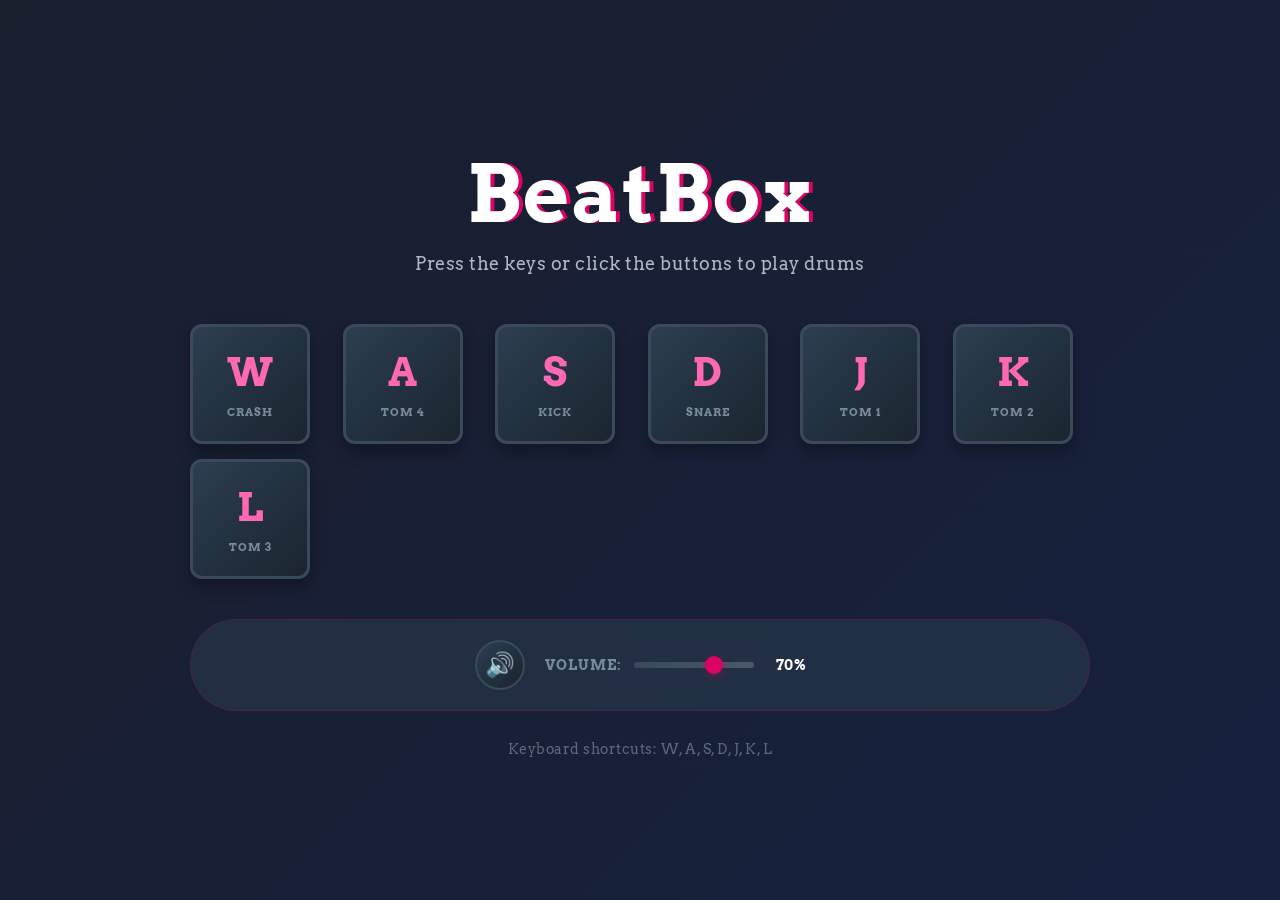
==== index.html @ fea1ae92 "Initial commit" ====
<!DOCTYPE html>
<html lang="en">
<head>
    <meta charset="UTF-8">
    <meta name="viewport" content="width=device-width, initial-scale=1.0">
    <title>BeatBox - Drum Kit</title>
    <link rel="preconnect" href="https://fonts.googleapis.com">
    <link rel="preconnect" href="https://fonts.gstatic.com" crossorigin>
    <link href="https://fonts.googleapis.com/css2?family=Arvo:wght@400;700&display=swap" rel="stylesheet">
    <link rel="stylesheet" href="drum.css">
</head>
<body>
    <div class="container">
        <header class="header">
            <h1 id="title">BeatBox</h1>
            <p class="subtitle">Press the keys or click the buttons to play drums</p>
        </header>

        <div id="drums" class="drums-grid">
            <button id="w" class="btn" data-key="w" data-sound="sounds/haha.mp3">
                <span class="key">W</span>
                <span class="label">Crash</span>
            </button>
            <button id="a" class="btn" data-key="a" data-sound="sounds/tom-4.mp3">
                <span class="key">A</span>
                <span class="label">Tom 4</span>
            </button>
            <button id="s" class="btn" data-key="s" data-sound="sounds/kick-bass.mp3">
                <span class="key">S</span>
                <span class="label">Kick</span>
            </button>
            <button id="d" class="btn" data-key="d" data-sound="sounds/snare.mp3">
                <span class="key">D</span>
                <span class="label">Snare</span>
            </button>
            <button id="j" class="btn" data-key="j" data-sound="sounds/tom-1.mp3">
                <span class="key">J</span>
                <span class="label">Tom 1</span>
            </button>
            <button id="k" class="btn" data-key="k" data-sound="sounds/tom-2.mp3">
                <span class="key">K</span>
                <span class="label">Tom 2</span>
            </button>
            <button id="l" class="btn" data-key="l" data-sound="sounds/tom-3.mp3">
                <span class="key">L</span>
                <span class="label">Tom 3</span>
            </button>
        </div>

        <div class="controls">
            <button id="mute-btn" class="control-btn" aria-label="Mute">
                <span class="volume-icon">🔊</span>
            </button>
            <div class="volume-control">
                <label for="volume-slider">Volume:</label>
                <input id="volume-slider" type="range" min="0" max="100" value="70">
                <span id="volume-display">70%</span>
            </div>
        </div>

        <footer class="footer">
            <p>Keyboard shortcuts: W, A, S, D, J, K, L</p>
        </footer>
    </div>

    <script src="drum.js"></script>
</body>
</html>
---- drum.css ----
* {
  margin: 0;
  padding: 0;
  box-sizing: border-box;
}

body {
  font-family: 'Arvo', cursive;
  background: linear-gradient(135deg, #1a1f2e 0%, #16213e 100%);
  min-height: 100vh;
  display: flex;
  align-items: center;
  justify-content: center;
  padding: 20px;
}

.container {
  max-width: 900px;
  width: 100%;
}

.header {
  text-align: center;
  margin-bottom: 50px;
}

#title {
  font-size: 5rem;
  color: #ffffff;
  font-family: 'Arvo', serif;
  text-shadow: 4px 0 #DA0463;
  font-weight: 700;
  letter-spacing: 2px;
  margin-bottom: 10px;
}

.subtitle {
  color: #b0b8c1;
  font-size: 1.1rem;
  letter-spacing: 0.5px;
}

.drums-grid {
  display: grid;
  grid-template-columns: repeat(auto-fit, minmax(120px, 1fr));
  gap: 15px;
  margin-bottom: 40px;
  justify-content: center;
}

.btn {
  height: 120px;
  width: 120px;
  border: 3px solid #3a4a5c;
  border-radius: 12px;
  background: linear-gradient(135deg, #2c3e50 0%, #1a252f 100%);
  cursor: pointer;
  font-family: 'Arvo', cursive;
  font-weight: bold;
  font-size: 16px;
  color: #ffffff;
  display: flex;
  flex-direction: column;
  align-items: center;
  justify-content: center;
  gap: 8px;
  transition: all 0.15s ease;
  box-shadow: 0 8px 16px rgba(0, 0, 0, 0.3);
}

.btn .key {
  font-size: 40px;
  color: #ff69b4;
  font-weight: 900;
}

.btn .label {
  font-size: 11px;
  color: #7a8a9a;
  text-transform: uppercase;
  letter-spacing: 1px;
}

.btn:hover {
  border-color: #DA0463;
  box-shadow: 0 12px 24px rgba(218, 4, 99, 0.4);
  transform: translateY(-2px);
}

.btn:active {
  transform: scale(0.95);
  box-shadow: inset 0 3px 8px rgba(0, 0, 0, 0.5);
}

.pressed {
  transform: scale(0.93);
  border-color: #DA0463;
  background: linear-gradient(135deg, #1a252f 0%, #0f1822 100%);
  box-shadow: inset 0 3px 8px rgba(0, 0, 0, 0.6), 0 0 20px rgba(218, 4, 99, 0.3);
}

.controls {
  display: flex;
  align-items: center;
  justify-content: center;
  gap: 20px;
  background: rgba(44, 62, 80, 0.5);
  backdrop-filter: blur(10px);
  padding: 20px 30px;
  border-radius: 50px;
  border: 1px solid rgba(218, 4, 99, 0.2);
  margin-bottom: 30px;
}

.control-btn {
  width: 50px;
  height: 50px;
  border: 2px solid #3a4a5c;
  border-radius: 50%;
  background: linear-gradient(135deg, #2c3e50 0%, #1a252f 100%);
  cursor: pointer;
  font-size: 24px;
  display: flex;
  align-items: center;
  justify-content: center;
  transition: all 0.2s ease;
  color: #ff69b4;
}

.control-btn:hover {
  border-color: #DA0463;
  box-shadow: 0 0 15px rgba(218, 4, 99, 0.5);
}

.control-btn:active {
  transform: scale(0.95);
}

.control-btn.muted .volume-icon::before {
  content: '🔇';
}

.volume-control {
  display: flex;
  align-items: center;
  gap: 12px;
  min-width: 250px;
}

.volume-control label {
  color: #7a8a9a;
  font-size: 14px;
  text-transform: uppercase;
  letter-spacing: 1px;
  font-weight: 600;
}

#volume-slider {
  width: 120px;
  height: 6px;
  border-radius: 3px;
  background: linear-gradient(to right, #3a4a5c, #4a5a6c);
  outline: none;
  -webkit-appearance: none;
  appearance: none;
  cursor: pointer;
}

#volume-slider::-webkit-slider-thumb {
  -webkit-appearance: none;
  appearance: none;
  width: 18px;
  height: 18px;
  border-radius: 50%;
  background: #DA0463;
  cursor: pointer;
  box-shadow: 0 2px 8px rgba(218, 4, 99, 0.4);
  transition: all 0.2s ease;
}

#volume-slider::-webkit-slider-thumb:hover {
  transform: scale(1.2);
  box-shadow: 0 4px 12px rgba(218, 4, 99, 0.6);
}

#volume-slider::-moz-range-thumb {
  width: 18px;
  height: 18px;
  border-radius: 50%;
  background: #DA0463;
  cursor: pointer;
  border: none;
  box-shadow: 0 2px 8px rgba(218, 4, 99, 0.4);
  transition: all 0.2s ease;
}

#volume-slider::-moz-range-thumb:hover {
  transform: scale(1.2);
  box-shadow: 0 4px 12px rgba(218, 4, 99, 0.6);
}

#volume-display {
  color: #ffffff;
  font-size: 14px;
  min-width: 40px;
  text-align: right;
  font-weight: 600;
}

.footer {
  text-align: center;
  color: #5a6a7a;
  font-size: 14px;
  letter-spacing: 0.5px;
}

@media (max-width: 600px) {
  #title {
    font-size: 3.5rem;
  }

  .drums-grid {
    grid-template-columns: repeat(auto-fit, minmax(100px, 1fr));
    gap: 12px;
  }

  .btn {
    height: 100px;
    width: 100px;
  }

  .btn .key {
    font-size: 32px;
  }

  .controls {
    flex-direction: column;
    gap: 15px;
    padding: 15px 20px;
  }

  .volume-control {
    width: 100%;
    min-width: unset;
  }

  #volume-slider {
    width: 100%;
  }
}
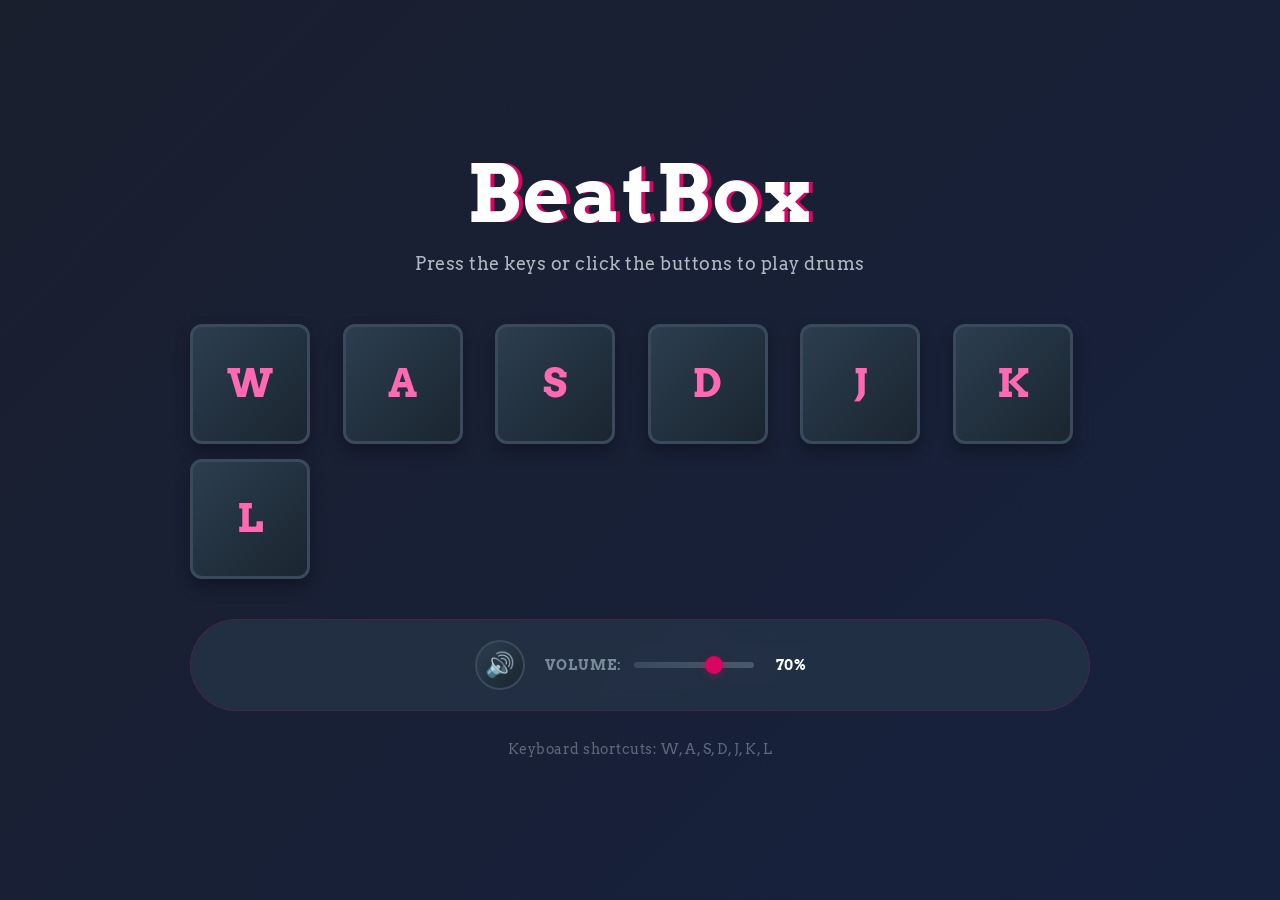
==== commit d3a9a658: "updated" ====
--- a/index.html
+++ b/index.html
@@ -7,7 +7,7 @@
     <link rel="preconnect" href="https://fonts.googleapis.com">
     <link rel="preconnect" href="https://fonts.gstatic.com" crossorigin>
     <link href="https://fonts.googleapis.com/css2?family=Arvo:wght@400;700&display=swap" rel="stylesheet">
-    <link rel="stylesheet" href="drum.css">
+    <link rel="stylesheet" href="style.css">
 </head>
 <body>
     <div class="container">
@@ -19,31 +19,24 @@
         <div id="drums" class="drums-grid">
             <button id="w" class="btn" data-key="w" data-sound="sounds/haha.mp3">
                 <span class="key">W</span>
-                <span class="label">Crash</span>
             </button>
             <button id="a" class="btn" data-key="a" data-sound="sounds/tom-4.mp3">
                 <span class="key">A</span>
-                <span class="label">Tom 4</span>
             </button>
             <button id="s" class="btn" data-key="s" data-sound="sounds/kick-bass.mp3">
                 <span class="key">S</span>
-                <span class="label">Kick</span>
             </button>
             <button id="d" class="btn" data-key="d" data-sound="sounds/snare.mp3">
                 <span class="key">D</span>
-                <span class="label">Snare</span>
             </button>
             <button id="j" class="btn" data-key="j" data-sound="sounds/tom-1.mp3">
                 <span class="key">J</span>
-                <span class="label">Tom 1</span>
             </button>
             <button id="k" class="btn" data-key="k" data-sound="sounds/tom-2.mp3">
                 <span class="key">K</span>
-                <span class="label">Tom 2</span>
             </button>
             <button id="l" class="btn" data-key="l" data-sound="sounds/tom-3.mp3">
                 <span class="key">L</span>
-                <span class="label">Tom 3</span>
             </button>
         </div>
 
@@ -63,6 +56,6 @@
         </footer>
     </div>
 
-    <script src="drum.js"></script>
+    <script src="index.js"></script>
 </body>
 </html>
--- a/style.css
+++ b/style.css
@@ -0,0 +1,245 @@
+* {
+  margin: 0;
+  padding: 0;
+  box-sizing: border-box;
+}
+
+body {
+  font-family: 'Arvo', cursive;
+  background: linear-gradient(135deg, #1a1f2e 0%, #16213e 100%);
+  min-height: 100vh;
+  display: flex;
+  align-items: center;
+  justify-content: center;
+  padding: 20px;
+}
+
+.container {
+  max-width: 900px;
+  width: 100%;
+}
+
+.header {
+  text-align: center;
+  margin-bottom: 50px;
+}
+
+#title {
+  font-size: 5rem;
+  color: #ffffff;
+  font-family: 'Arvo', serif;
+  text-shadow: 4px 0 #DA0463;
+  font-weight: 700;
+  letter-spacing: 2px;
+  margin-bottom: 10px;
+}
+
+.subtitle {
+  color: #b0b8c1;
+  font-size: 1.1rem;
+  letter-spacing: 0.5px;
+}
+
+.drums-grid {
+  display: grid;
+  grid-template-columns: repeat(auto-fit, minmax(120px, 1fr));
+  gap: 15px;
+  margin-bottom: 40px;
+  justify-content: center;
+}
+
+.btn {
+  height: 120px;
+  width: 120px;
+  border: 3px solid #3a4a5c;
+  border-radius: 12px;
+  background: linear-gradient(135deg, #2c3e50 0%, #1a252f 100%);
+  cursor: pointer;
+  font-family: 'Arvo', cursive;
+  font-weight: bold;
+  font-size: 16px;
+  color: #ffffff;
+  display: flex;
+  flex-direction: column;
+  align-items: center;
+  justify-content: center;
+  gap: 8px;
+  transition: all 0.15s ease;
+  box-shadow: 0 8px 16px rgba(0, 0, 0, 0.3);
+}
+
+.btn .key {
+  font-size: 40px;
+  color: #ff69b4;
+  font-weight: 900;
+}
+
+
+
+.btn:hover {
+  border-color: #DA0463;
+  box-shadow: 0 12px 24px rgba(218, 4, 99, 0.4);
+  transform: translateY(-2px);
+}
+
+.btn:active {
+  transform: scale(0.95);
+  box-shadow: inset 0 3px 8px rgba(0, 0, 0, 0.5);
+}
+
+.pressed {
+  transform: scale(0.93);
+  border-color: #DA0463;
+  background: linear-gradient(135deg, #1a252f 0%, #0f1822 100%);
+  box-shadow: inset 0 3px 8px rgba(0, 0, 0, 0.6), 0 0 20px rgba(218, 4, 99, 0.3);
+}
+
+.controls {
+  display: flex;
+  align-items: center;
+  justify-content: center;
+  gap: 20px;
+  background: rgba(44, 62, 80, 0.5);
+  backdrop-filter: blur(10px);
+  padding: 20px 30px;
+  border-radius: 50px;
+  border: 1px solid rgba(218, 4, 99, 0.2);
+  margin-bottom: 30px;
+}
+
+.control-btn {
+  width: 50px;
+  height: 50px;
+  border: 2px solid #3a4a5c;
+  border-radius: 50%;
+  background: linear-gradient(135deg, #2c3e50 0%, #1a252f 100%);
+  cursor: pointer;
+  font-size: 24px;
+  display: flex;
+  align-items: center;
+  justify-content: center;
+  transition: all 0.2s ease;
+  color: #ff69b4;
+}
+
+.control-btn:hover {
+  border-color: #DA0463;
+  box-shadow: 0 0 15px rgba(218, 4, 99, 0.5);
+}
+
+.control-btn:active {
+  transform: scale(0.95);
+}
+
+.control-btn.muted .volume-icon::before {
+  content: '🔇';
+}
+
+.volume-control {
+  display: flex;
+  align-items: center;
+  gap: 12px;
+  min-width: 250px;
+}
+
+.volume-control label {
+  color: #7a8a9a;
+  font-size: 14px;
+  text-transform: uppercase;
+  letter-spacing: 1px;
+  font-weight: 600;
+}
+
+#volume-slider {
+  width: 120px;
+  height: 6px;
+  border-radius: 3px;
+  background: linear-gradient(to right, #3a4a5c, #4a5a6c);
+  outline: none;
+  -webkit-appearance: none;
+  appearance: none;
+  cursor: pointer;
+}
+
+#volume-slider::-webkit-slider-thumb {
+  -webkit-appearance: none;
+  appearance: none;
+  width: 18px;
+  height: 18px;
+  border-radius: 50%;
+  background: #DA0463;
+  cursor: pointer;
+  box-shadow: 0 2px 8px rgba(218, 4, 99, 0.4);
+  transition: all 0.2s ease;
+}
+
+#volume-slider::-webkit-slider-thumb:hover {
+  transform: scale(1.2);
+  box-shadow: 0 4px 12px rgba(218, 4, 99, 0.6);
+}
+
+#volume-slider::-moz-range-thumb {
+  width: 18px;
+  height: 18px;
+  border-radius: 50%;
+  background: #DA0463;
+  cursor: pointer;
+  border: none;
+  box-shadow: 0 2px 8px rgba(218, 4, 99, 0.4);
+  transition: all 0.2s ease;
+}
+
+#volume-slider::-moz-range-thumb:hover {
+  transform: scale(1.2);
+  box-shadow: 0 4px 12px rgba(218, 4, 99, 0.6);
+}
+
+#volume-display {
+  color: #ffffff;
+  font-size: 14px;
+  min-width: 40px;
+  text-align: right;
+  font-weight: 600;
+}
+
+.footer {
+  text-align: center;
+  color: #5a6a7a;
+  font-size: 14px;
+  letter-spacing: 0.5px;
+}
+
+@media (max-width: 600px) {
+  #title {
+    font-size: 3.5rem;
+  }
+
+  .drums-grid {
+    grid-template-columns: repeat(auto-fit, minmax(100px, 1fr));
+    gap: 12px;
+  }
+
+  .btn {
+    height: 100px;
+    width: 100px;
+  }
+
+  .btn .key {
+    font-size: 32px;
+  }
+
+  .controls {
+    flex-direction: column;
+    gap: 15px;
+    padding: 15px 20px;
+  }
+
+  .volume-control {
+    width: 100%;
+    min-width: unset;
+  }
+
+  #volume-slider {
+    width: 100%;
+  }
+}
